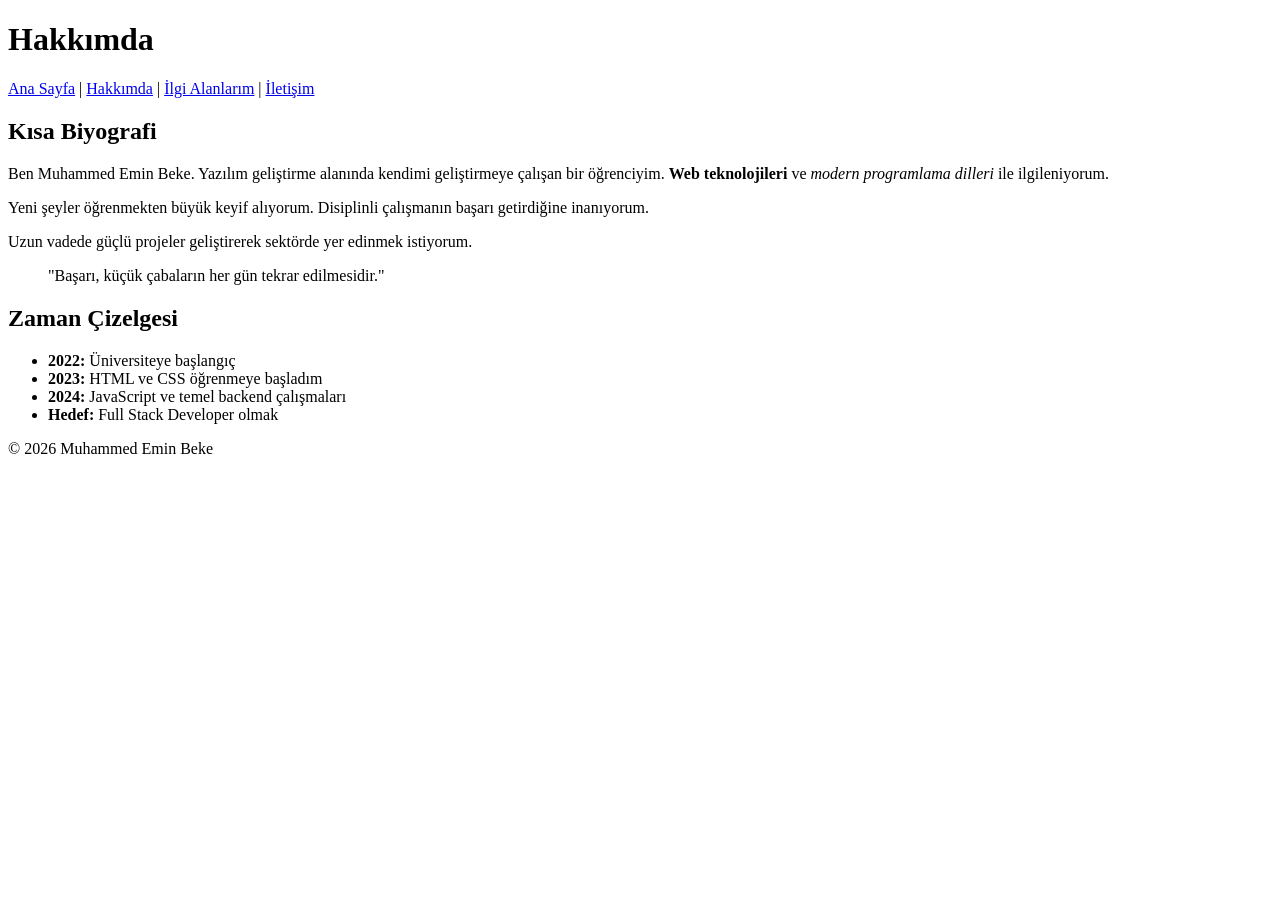
==== about.html @ f914181a "Add files via upload" ====
<!DOCTYPE html>
<html lang="tr">
<head>
    <meta charset="UTF-8">
    <title>Hakkımda</title>
</head>
<body>

<header>
    <h1>Hakkımda</h1>
</header>

<nav>
    <a href="index.html">Ana Sayfa</a> |
    <a href="about.html">Hakkımda</a> |
    <a href="interests.html">İlgi Alanlarım</a> |
    <a href="contact.html">İletişim</a>
</nav>

<main>

    <h2>Kısa Biyografi</h2>

    <p>Ben Muhammed Emin Beke. Yazılım geliştirme alanında kendimi geliştirmeye çalışan bir öğrenciyim. <strong>Web teknolojileri</strong> ve <em>modern programlama dilleri</em> ile ilgileniyorum.</p>

    <p>Yeni şeyler öğrenmekten büyük keyif alıyorum. Disiplinli çalışmanın başarı getirdiğine inanıyorum.</p>

    <p>Uzun vadede güçlü projeler geliştirerek sektörde yer edinmek istiyorum.</p>

    <blockquote>
        "Başarı, küçük çabaların her gün tekrar edilmesidir."
    </blockquote>

    <h2>Zaman Çizelgesi</h2>
    <ul>
        <li><strong>2022:</strong> Üniversiteye başlangıç</li>
        <li><strong>2023:</strong> HTML ve CSS öğrenmeye başladım</li>
        <li><strong>2024:</strong> JavaScript ve temel backend çalışmaları</li>
        <li><strong>Hedef:</strong> Full Stack Developer olmak</li>
    </ul>

</main>

<footer>
    <p>© 2026 Muhammed Emin Beke</p>
</footer>

</body>
</html>
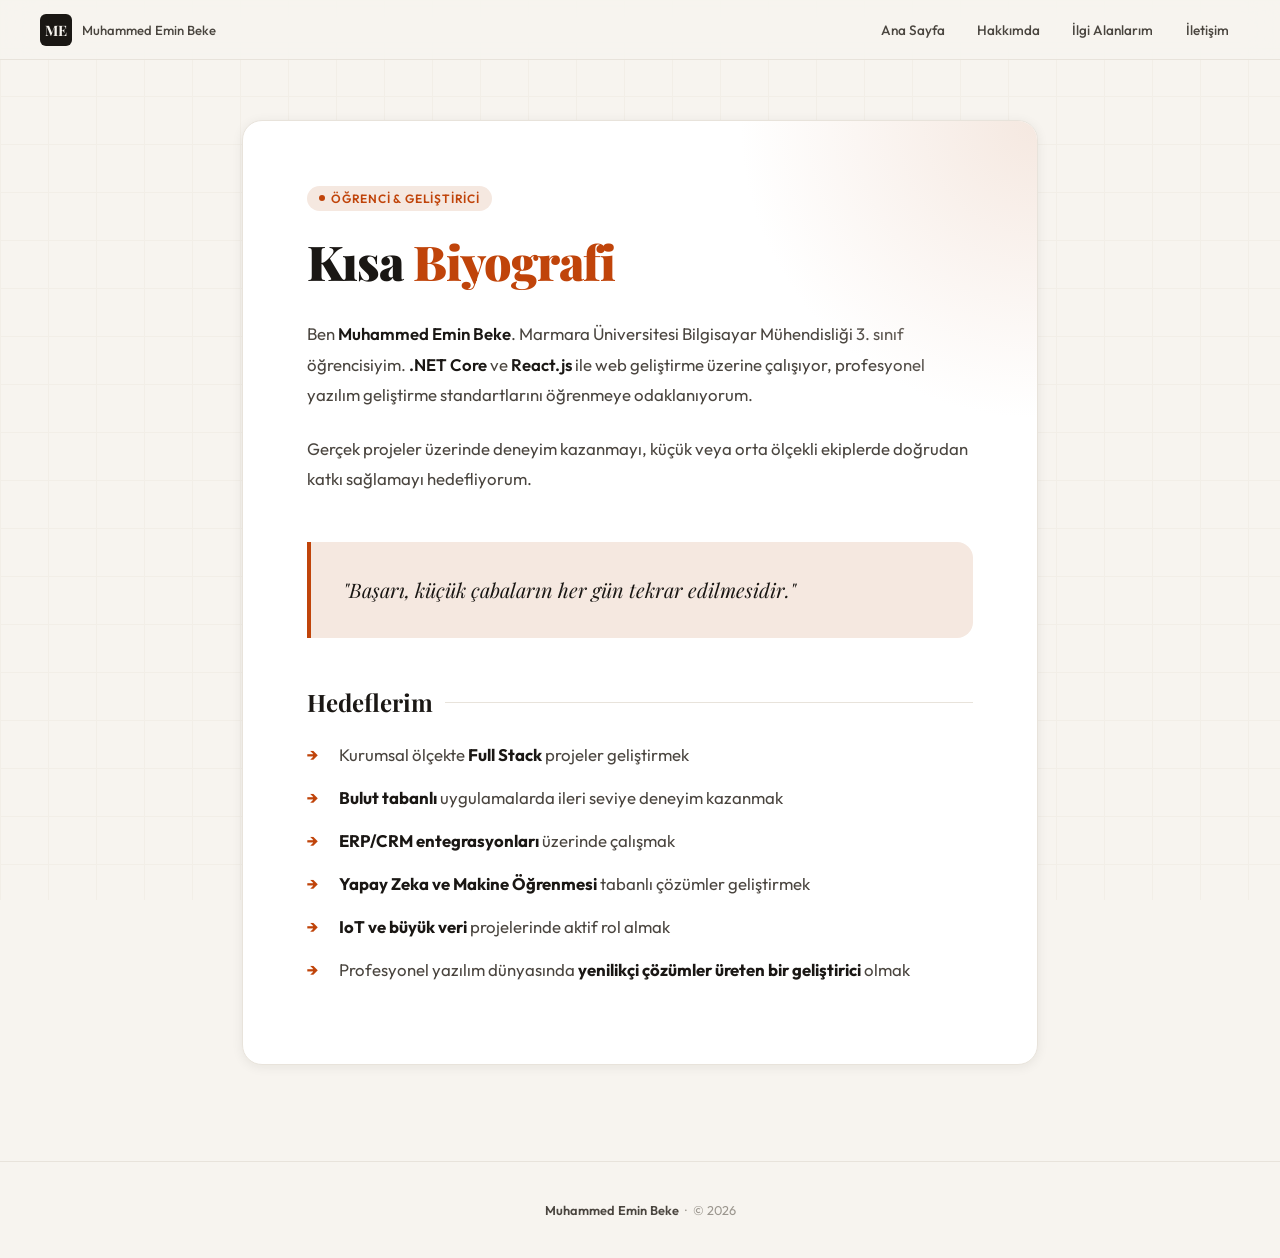
==== commit 2e3913fd: "Update about.html" ====
--- a/about.html
+++ b/about.html
@@ -2,48 +2,329 @@
 <html lang="tr">
 <head>
     <meta charset="UTF-8">
-    <title>Hakkımda</title>
+    <meta name="viewport" content="width=device-width, initial-scale=1.0">
+    <title>Hakkımda | Muhammed Emin Beke</title>
+    <link href="https://fonts.googleapis.com/css2?family=Playfair+Display:wght@700;900&family=Outfit:wght@300;400;500;600&display=swap" rel="stylesheet">
+    <style>
+        *, *::before, *::after { box-sizing: border-box; margin: 0; padding: 0; }
+
+        :root {
+            --cream: #f7f4ef;
+            --white: #ffffff;
+            --ink: #1a1714;
+            --ink-soft: #4a453f;
+            --ink-muted: #9b968e;
+            --rust: #c0440a;
+            --rust-light: #f5e8e0;
+            --border: #e8e3db;
+            --shadow: 0 2px 12px rgba(26,23,20,0.07);
+        }
+
+        html { scroll-behavior: smooth; }
+
+        body {
+            font-family: 'Outfit', sans-serif;
+            background: var(--cream);
+            color: var(--ink);
+            min-height: 100vh;
+        }
+
+        /* Arka plan ızgara deseni */
+        body::before {
+            content: '';
+            position: fixed;
+            inset: 0;
+            background-image:
+                linear-gradient(var(--border) 1px, transparent 1px),
+                linear-gradient(90deg, var(--border) 1px, transparent 1px);
+            background-size: 48px 48px;
+            opacity: 0.35;
+            pointer-events: none;
+            z-index: 0;
+        }
+
+        /* --- ÜST MENÜ (Önceki sayfa ile tıpatıp aynı) --- */
+        nav {
+            position: fixed;
+            top: 0; left: 0; right: 0;
+            z-index: 100;
+            background: rgba(247,244,239,0.9);
+            backdrop-filter: blur(16px);
+            border-bottom: 1px solid var(--border);
+            padding: 0 2.5rem;
+            height: 60px;
+            display: flex;
+            align-items: center;
+            justify-content: space-between;
+        }
+
+        .nav-brand {
+            display: flex;
+            align-items: center;
+            gap: 10px;
+            text-decoration: none;
+        }
+
+        .nav-monogram {
+            width: 32px; height: 32px;
+            background: var(--ink);
+            border-radius: 6px;
+            display: flex; align-items: center; justify-content: center;
+            font-family: 'Playfair Display', serif;
+            font-size: 0.9rem;
+            font-weight: 700;
+            color: var(--cream);
+        }
+
+        .nav-name {
+            font-size: 0.82rem;
+            font-weight: 500;
+            color: var(--ink-soft);
+        }
+
+        .nav-links {
+            display: flex;
+            gap: 10px;
+        }
+
+        .nav-links a {
+            font-size: 0.85rem;
+            font-weight: 500;
+            color: var(--ink-soft);
+            text-decoration: none;
+            padding: 0.35rem 0.7rem;
+            border-radius: 5px;
+            transition: color 0.15s, background 0.15s;
+        }
+
+        .nav-links a:hover {
+            color: var(--rust);
+            background: var(--rust-light);
+        }
+
+        /* --- SAYFA İÇERİĞİ --- */
+        .page {
+            position: relative;
+            z-index: 1;
+            max-width: 860px;
+            margin: 0 auto;
+            padding: 120px 2rem 80px;
+        }
+
+        .hero-card {
+            background: var(--white);
+            border: 1px solid var(--border);
+            border-radius: 20px;
+            padding: 4rem;
+            box-shadow: var(--shadow);
+            animation: rise 0.6s cubic-bezier(0.22,1,0.36,1) both;
+            position: relative;
+            overflow: hidden;
+        }
+
+        /* Kartın sağ üstündeki zarif renk geçişi */
+        .hero-card::before {
+            content: '';
+            position: absolute;
+            top: 0; right: 0;
+            width: 300px; height: 300px;
+            background: radial-gradient(circle at top right, var(--rust-light) 0%, transparent 70%);
+            pointer-events: none;
+        }
+
+        .hero-eyebrow {
+            display: inline-flex;
+            align-items: center;
+            gap: 6px;
+            background: var(--rust-light);
+            color: var(--rust);
+            font-size: 0.75rem;
+            font-weight: 600;
+            letter-spacing: 0.8px;
+            text-transform: uppercase;
+            padding: 5px 12px;
+            border-radius: 20px;
+            margin-bottom: 1.5rem;
+        }
+
+        .hero-eyebrow::before {
+            content: '';
+            width: 6px; height: 6px;
+            background: var(--rust);
+            border-radius: 50%;
+        }
+
+        .hero-title {
+            font-family: 'Playfair Display', serif;
+            font-size: clamp(2.2rem, 5vw, 3rem);
+            font-weight: 900;
+            color: var(--ink);
+            line-height: 1.1;
+            margin-bottom: 2rem;
+            letter-spacing: -1px;
+        }
+
+        .hero-title em {
+            font-style: normal;
+            color: var(--rust);
+        }
+
+        .content-text {
+            color: var(--ink-soft);
+            font-size: 1.05rem;
+            line-height: 1.8;
+            margin-bottom: 1.5rem;
+        }
+
+        .content-text strong {
+            color: var(--ink);
+            font-weight: 600;
+        }
+
+        /* Özel Alıntı (Blockquote) Tasarımı */
+        .custom-quote {
+            font-family: 'Playfair Display', serif;
+            font-size: 1.25rem;
+            font-style: italic;
+            color: var(--ink);
+            line-height: 1.6;
+            margin: 3rem 0;
+            padding: 2rem;
+            background: var(--rust-light);
+            border-left: 4px solid var(--rust);
+            border-radius: 0 16px 16px 0;
+        }
+
+        /* Hedeflerim Bölümü Başlığı */
+        .section-header {
+            display: flex;
+            align-items: center;
+            gap: 12px;
+            margin: 3rem 0 1.5rem;
+        }
+
+        .section-title {
+            font-family: 'Playfair Display', serif;
+            font-size: 1.5rem;
+            font-weight: 700;
+            color: var(--ink);
+            white-space: nowrap;
+        }
+
+        .section-line {
+            flex: 1;
+            height: 1px;
+            background: var(--border);
+        }
+
+        /* Özel Liste Tasarımı */
+        .goals-list {
+            list-style: none;
+            padding: 0;
+        }
+
+        .goals-list li {
+            position: relative;
+            padding-left: 2rem;
+            margin-bottom: 1rem;
+            color: var(--ink-soft);
+            font-size: 1.05rem;
+            line-height: 1.6;
+        }
+
+        .goals-list li::before {
+            content: '→';
+            position: absolute;
+            left: 0;
+            color: var(--rust);
+            font-weight: bold;
+        }
+
+        .goals-list strong {
+            color: var(--ink);
+        }
+
+        footer {
+            position: relative;
+            z-index: 1;
+            text-align: center;
+            padding: 2.5rem;
+            border-top: 1px solid var(--border);
+            color: var(--ink-muted);
+            font-size: 0.8rem;
+            margin-top: 1rem;
+        }
+
+        footer strong { color: var(--ink-soft); font-weight: 600; }
+
+        @keyframes rise {
+            from { opacity: 0; transform: translateY(20px); }
+            to   { opacity: 1; transform: translateY(0); }
+        }
+
+        @media (max-width: 768px) {
+            nav { padding: 0 1rem; }
+            .nav-name { display: none; }
+            .nav-links { gap: 5px; }
+            .nav-links a { font-size: 0.75rem; padding: 0.35rem 0.5rem; }
+            .page { padding: 100px 1rem 60px; }
+            .hero-card { padding: 2rem 1.5rem; }
+        }
+    </style>
 </head>
 <body>
 
-<header>
-    <h1>Hakkımda</h1>
-</header>
-
 <nav>
-    <a href="index.html">Ana Sayfa</a> |
-    <a href="about.html">Hakkımda</a> |
-    <a href="interests.html">İlgi Alanlarım</a> |
-    <a href="contact.html">İletişim</a>
+    <a href="index.html" class="nav-brand">
+        <div class="nav-monogram">ME</div>
+        <span class="nav-name">Muhammed Emin Beke</span>
+    </a>
+    <div class="nav-links">
+        <a href="index.html">Ana Sayfa</a>
+        <a href="about.html">Hakkımda</a>
+        <a href="interests.html">İlgi Alanlarım</a>
+        <a href="contact.html">İletişim</a>
+    </div>
 </nav>
 
-<main>
-
-    <h2>Kısa Biyografi</h2>
-
-    <p>Ben Muhammed Emin Beke. Yazılım geliştirme alanında kendimi geliştirmeye çalışan bir öğrenciyim. <strong>Web teknolojileri</strong> ve <em>modern programlama dilleri</em> ile ilgileniyorum.</p>
-
-    <p>Yeni şeyler öğrenmekten büyük keyif alıyorum. Disiplinli çalışmanın başarı getirdiğine inanıyorum.</p>
-
-    <p>Uzun vadede güçlü projeler geliştirerek sektörde yer edinmek istiyorum.</p>
-
-    <blockquote>
-        "Başarı, küçük çabaların her gün tekrar edilmesidir."
-    </blockquote>
-
-    <h2>Zaman Çizelgesi</h2>
-    <ul>
-        <li><strong>2022:</strong> Üniversiteye başlangıç</li>
-        <li><strong>2023:</strong> HTML ve CSS öğrenmeye başladım</li>
-        <li><strong>2024:</strong> JavaScript ve temel backend çalışmaları</li>
-        <li><strong>Hedef:</strong> Full Stack Developer olmak</li>
-    </ul>
-
-</main>
+<div class="page">
+    <main class="hero-card">
+        <div class="hero-eyebrow">Öğrenci & Geliştirici</div>
+        <h1 class="hero-title">Kısa <em>Biyografi</em></h1>
+        
+        <p class="content-text">
+            Ben <strong>Muhammed Emin Beke</strong>. Marmara Üniversitesi Bilgisayar Mühendisliği 3. sınıf öğrencisiyim. 
+            <strong>.NET Core</strong> ve <strong>React.js</strong> ile web geliştirme üzerine çalışıyor, 
+            profesyonel yazılım geliştirme standartlarını öğrenmeye odaklanıyorum.
+        </p>
+        
+        <p class="content-text">
+            Gerçek projeler üzerinde deneyim kazanmayı, küçük veya orta ölçekli ekiplerde doğrudan katkı sağlamayı hedefliyorum.
+        </p>
+
+        <blockquote class="custom-quote">
+            "Başarı, küçük çabaların her gün tekrar edilmesidir."
+        </blockquote>
+
+        <div class="section-header">
+            <span class="section-title">Hedeflerim</span>
+            <div class="section-line"></div>
+        </div>
+        
+        <ul class="goals-list">
+            <li>Kurumsal ölçekte <strong>Full Stack</strong> projeler geliştirmek</li>
+            <li><strong>Bulut tabanlı</strong> uygulamalarda ileri seviye deneyim kazanmak</li>
+            <li><strong>ERP/CRM entegrasyonları</strong> üzerinde çalışmak</li>
+            <li><strong>Yapay Zeka ve Makine Öğrenmesi</strong> tabanlı çözümler geliştirmek</li>
+            <li><strong>IoT ve büyük veri</strong> projelerinde aktif rol almak</li>
+            <li>Profesyonel yazılım dünyasında <strong>yenilikçi çözümler üreten bir geliştirici</strong> olmak</li>
+        </ul>
+    </main>
+</div>
 
 <footer>
-    <p>© 2026 Muhammed Emin Beke</p>
+    <strong>Muhammed Emin Beke</strong> &nbsp;·&nbsp; © 2026
 </footer>
 
 </body>
-</html>+</html>
